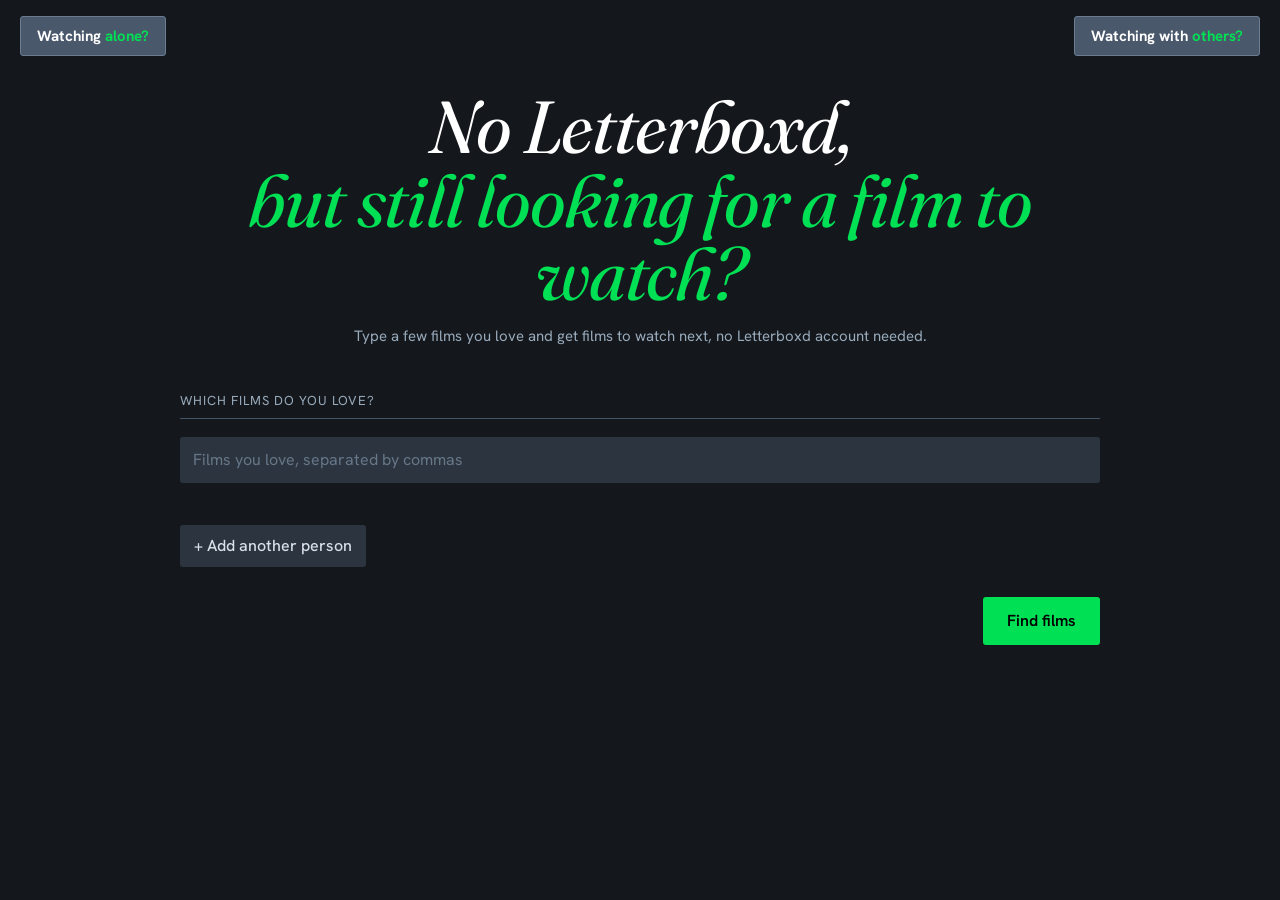
==== nolb.html @ 06e13675 "Green keywords, because label, shortlist bar layout, nolb title" ====
<!DOCTYPE html>
<html lang="en"><head>
<meta charset="utf-8">
<meta name="viewport" content="width=device-width,initial-scale=1">
<title>No Letterboxd, but still looking for a film to watch?</title>
<link rel="preconnect" href="https://fonts.googleapis.com">
<link rel="preconnect" href="https://fonts.gstatic.com" crossorigin="">
<link href="https://fonts.googleapis.com/css2?family=Fraunces:ital,opsz,wght@0,9..144,400;1,9..144,400;1,9..144,600&amp;family=Hanken+Grotesk:wght@400;500;600&amp;family=Newsreader:opsz,wght@6..72,400;6..72,600&amp;display=swap" rel="stylesheet">
<link rel="stylesheet" href="web.css?v=7">
</head>
<body>
<div class="wrap">
  <header><a href="index.html" class="topbtn leftbtn">Watching <span class="rd">alone?</span></a><a href="together.html" class="topbtn">Watching with <span class="rd">others?</span></a>
    
    <h1>No Letterboxd,<br><span>but still looking for a film to watch?</span></h1>
    <p class="lede">Type a few films you love and get films to watch next, no Letterboxd account needed.</p>
  </header>

  <section class="panel">
    <h2>Who is watching?</h2>
    <div id="people"></div>
    <div class="row actions2 split">
      <button type="button" class="ghost" id="addp">+ Add another person</button>
      <label class="chk" hidden=""><input type="checkbox" id="unseen" checked=""> Only films none of us has seen</label>
    </div>
    <div class="row actions2 right">
      <button type="button" class="greenbtn" id="find">Find films</button>
    </div>
    <div class="status" id="status"></div>
  </section>

  

  <div id="persWrap" hidden="" class="panel"><h2>What do you want to watch?</h2><button type="button" class="persbtn" id="pers" aria-expanded="false">Personalise your recommendation list</button><div class="perspanel" id="persPanel" hidden=""><div class="incrow"><button type="button" class="incbtn" data-sec="secDesc">Include description</button><button type="button" class="incbtn" data-sec="secFilt">Include filters</button><button type="button" class="incbtn" data-sec="secLists">Include movies from Letterboxd lists</button></div><div class="incsec" id="secDesc" hidden=""><div class="sechead"><span class="sectitle">Description</span><button type="button" class="secx" data-sec="secDesc" aria-label="Remove">✕</button></div><textarea id="extra" rows="3" placeholder="Describe it in your own words, whatever is in your head"></textarea><p class="hint">I pick up keywords in your description, like horror, comedy, sci-fi, thriller, romance, war, 70s or 90s.</p></div><div class="incsec" id="secFilt" hidden=""><div class="sechead"><span class="sectitle">Filters</span><button type="button" class="secx" data-sec="secFilt" aria-label="Remove">✕</button></div><div class="row">
      <input type="text" id="similar" placeholder="Similar to this film… (type a title)" autocomplete="off">
      <select id="len" aria-label="Runtime">
        <option value="100">Up to 1h 40</option>
        <option value="120">Up to 2h</option>
        <option value="150">Up to 2h 30</option>
        <option value="0" selected="">Any length</option>
      </select>
    </div><div class="row">
      <input type="text" id="director" placeholder="By this director… (type a name)" autocomplete="off">
      <select id="decade" aria-label="Decade"><option value="0" selected="">Any decade</option><option value="-1">Before 1920</option><option value="1920">1920s</option><option value="1930">1930s</option><option value="1940">1940s</option><option value="1950">1950s</option><option value="1960">1960s</option><option value="1970">1970s</option><option value="1980">1980s</option><option value="1990">1990s</option><option value="2000">2000s</option><option value="2010">2010s</option><option value="2020">2020s</option></select>
    </div><div>
      <div class="label">Pick one or more</div>
      <div class="moods" id="moods"><div class="moodrow"><button type="button" class="mood" data-p="1001 Movies You Must See Before You Die">1001 Movies You Must See Before You Die</button><button type="button" class="mood" data-p="The Ultimate Film Studies">The Ultimate Film Studies</button><button type="button" class="mood" data-p="Beautiful cinematography">Beautiful cinematography</button><button type="button" class="mood" data-p="Award winning">Award winning</button></div><div class="moodrow"><button type="button" class="mood" data-p="Drama">Drama</button><button type="button" class="mood" data-p="Thriller">Thriller</button><button type="button" class="mood" data-p="Horror">Horror</button><button type="button" class="mood" data-p="Gory horror">Gory horror</button><button type="button" class="mood" data-p="Comedy">Comedy</button><button type="button" class="mood" data-p="Satire">Satire</button><button type="button" class="mood" data-p="Chick flicks">Chick flicks</button><button type="button" class="mood" data-p="Sci-fi">Sci-fi</button><button type="button" class="mood" data-p="Indie">Indie</button></div><div class="moodrow"><button type="button" class="mood" data-p="A24">A24</button><button type="button" class="mood" data-p="Independent film studio">Independent film studio</button><button type="button" class="mood" data-p="Documentary">Documentary</button><button type="button" class="mood" data-p="3.5★+">3.5★+</button><button type="button" class="mood" data-p="4★+">4★+</button><button type="button" class="mood" data-p="Letterboxd's Top 500 Films">Letterboxd's Top 500 Films</button><button type="button" class="mood" data-p="IMDb Top 250">IMDb Top 250</button></div></div>
    </div></div><div class="incsec" id="secLists" hidden=""><div class="sechead"><span class="sectitle">Letterboxd lists</span><button type="button" class="secx" data-sec="secLists" aria-label="Remove">✕</button></div><div>
      <div class="label">Show films included in these lists</div>
      <div class="moods" id="moods2"><div class="moodrow"><button type="button" class="mood listmood" data-p="What is reality?">What is reality?</button><button type="button" class="mood listmood" data-p="Hopeless cinema">Hopeless cinema</button><button type="button" class="mood listmood" data-p="Feeling lost in your 20’s">Feeling lost in your 20’s</button><button type="button" class="mood listmood" data-p="Good Films, 90 Minutes or Less">Good Films, 90 Minutes or Less</button></div></div>
    </div></div><div class="row actions2 center"><button type="button" class="bluebtn" id="upd">Update list</button></div><div class="status" id="pstatus"></div></div></div>

  <section class="panel" id="out" hidden=""><div class="row between"><h2>Your shortlist</h2><span class="rfs"><button type="button" class="ghost rf" data-min="0" aria-pressed="true">Most similar</button><button type="button" class="ghost rf" data-min="3.5" aria-pressed="false">3.5★+</button><button type="button" class="ghost rf" data-min="4" aria-pressed="false">4★+</button></span><span><button class="ghost" id="more">Show 10 more</button> <button class="ghost" id="clear">Clear recommendations</button></span></div><p class="hint" id="recNone" hidden="">No films match that rating yet.</p><ol class="recs" id="recs"></ol></section>
</div>
<script src="nolb.js?v=7"></script>


</body></html>
---- web.css ----
/* Letterboxd-inspired: #14181c background, Graphik/Tiempos look-alikes, poster-first layout */
:root{
  --bg:#14181c; --field:#2c3440; --line:#456; --fg:#99aabb; --strong:#d8e0e8;
  --green:#00e054; --orange:#ff8000; --blue:#40bcf4; --heart:#ff4d5a;
  --ui:"Hanken Grotesk","GraphikWeb",-apple-system,"Segoe UI",system-ui,sans-serif;
  --serif:"Newsreader","TiemposTextWeb",Georgia,serif;
  --art:"Fraunces","Playfair Display",Georgia,serif;
  color-scheme:dark;
}
*{box-sizing:border-box}
body{margin:0;background:var(--bg);color:var(--fg);font-family:var(--ui);font-size:16px;line-height:1.5}
.wrap{max-width:960px;margin:0 auto;padding:56px 20px 90px;display:grid;gap:44px}
h1{font-family:var(--art);font-style:italic;font-weight:400;font-size:clamp(2.8rem,8vw,4.6rem);line-height:1;margin:0;color:#fff;letter-spacing:-.015em}
h1 span{color:var(--green)}
h2{font-family:var(--ui);font-weight:400;font-size:13px;letter-spacing:.075em;text-transform:uppercase;color:var(--fg);margin:0}
.panel>h2,.panel>.row.between{padding-bottom:7px;border-bottom:1px solid var(--line)}
.row.between h2{padding:0;border:0}
.lede{color:var(--fg);max-width:56ch;margin:14px 0 0;font-size:1.05rem}
.panel{display:grid;gap:18px;min-width:0}
.panel[hidden]{display:none}
.label{font-size:12px;letter-spacing:.075em;text-transform:uppercase;color:var(--fg)}
.row{display:flex;flex-wrap:wrap;gap:10px;align-items:center}
.row.between{justify-content:space-between}
input,select,textarea{font:inherit;background:var(--field);color:var(--strong);border:1px solid transparent;border-radius:3px;padding:10px 12px;min-width:0}
::placeholder{color:#678;opacity:1}
input[type=text],input[type=password]{flex:1 1 240px}
textarea{font-family:var(--serif);font-size:1.2rem;line-height:1.4;padding:14px 16px;resize:vertical;width:100%}
button{font:inherit;font-weight:600;border:0;border-radius:3px;padding:10px 20px;background:var(--green);color:var(--bg);cursor:pointer}
button:disabled{opacity:.4;cursor:default}
button.ghost{background:var(--field);color:var(--strong);font-weight:500;padding:9px 14px}
:focus-visible{outline:2px solid var(--green);outline-offset:2px}
input:focus,select:focus,textarea:focus{border-color:var(--line)}
.status{color:var(--fg);font-size:.9rem;min-height:1.4em}
.status.err{color:var(--orange)}
.hint{font-size:12px;color:var(--fg)}
summary{cursor:pointer;color:var(--strong)}
details[open] summary{margin-bottom:4px}

/* stats */
.stats{display:flex;flex-wrap:wrap;gap:16px 44px}
.stat{display:grid;gap:4px}
.stat b{font-family:var(--serif);font-weight:600;font-size:2.2rem;line-height:1;color:var(--strong)}
.stat span{font-size:10px;letter-spacing:.075em;text-transform:uppercase;color:var(--fg)}

/* posters */
.favgrid{display:grid;grid-template-columns:repeat(4,1fr);gap:14px}
.recent{display:grid;grid-auto-flow:column;grid-auto-columns:calc((100% - 42px)/4);gap:14px;overflow-x:auto;scroll-snap-type:x mandatory;padding-bottom:10px;scrollbar-width:thin;scrollbar-color:var(--line) transparent}
.recent>*{scroll-snap-align:start}
.favcard,.rfilm{background:none;color:inherit;font-weight:400;text-align:left;padding:0;border-radius:0;display:grid;align-content:start;gap:9px;min-width:0}
.favcard img,.rfilm img{display:block;width:100%;aspect-ratio:2/3;object-fit:cover;border-radius:4px;background:var(--field);box-shadow:0 0 0 1px rgba(255,255,255,.12);transition:box-shadow .12s}
.favcard:hover img,.rfilm:hover img{box-shadow:0 0 0 2px var(--fg)}
.favcard[aria-pressed="true"] img,.rfilm[aria-pressed="true"] img{box-shadow:0 0 0 3px var(--green)}
.favcard>b,.rfilm>b{display:grid;place-items:center;aspect-ratio:2/3;padding:12px;text-align:center;background:var(--field);border-radius:4px;font-family:var(--serif);font-weight:600;color:var(--strong)}
.meta2{display:flex;align-items:center;gap:7px;font-size:12px;color:var(--fg);white-space:nowrap}
.meta2 i{font-style:normal;color:var(--green);font-size:14px;letter-spacing:.03em}
.meta2 em{font-style:normal;color:var(--heart);font-size:14px}
.meta2 span{margin-left:auto}
@media (max-width:600px){.favgrid{grid-template-columns:repeat(2,1fr)}.recent{grid-auto-columns:calc((100% - 14px)/2)}}

/* moods */
.moods{display:flex;flex-wrap:wrap;gap:8px;margin-top:8px}
.mood{background:var(--field);color:var(--fg);font-weight:400;padding:8px 14px;border-radius:3px}
.mood:hover{color:var(--strong)}
.mood[aria-pressed="true"]{background:var(--green);color:var(--bg);font-weight:600}

/* recommendations */
.recs{display:grid;list-style:none;margin:0;padding:0}
.rec{display:grid;grid-template-columns:2.6rem 1fr;gap:14px;padding:18px 0;border-top:1px solid var(--field)}
.rank{font-family:var(--art);font-style:italic;font-size:1.9rem;color:var(--green);line-height:1}
.rec h3{font-family:var(--serif);font-weight:600;font-size:1.4rem;margin:0;color:#fff}
.rec h3 small{font-family:var(--ui);font-size:.8rem;color:var(--fg);font-weight:400;margin-left:8px}
.meta{font-size:12px;letter-spacing:.04em;color:var(--fg)}
.why{margin:6px 0 0;max-width:65ch;color:var(--strong)}
.because{font-size:.85rem;margin:4px 0 0}
.rec a{color:var(--blue);font-size:.85rem}
.wl{font-size:10px;letter-spacing:.05em;text-transform:uppercase;background:var(--orange);color:var(--bg);border-radius:3px;padding:1px 6px;margin-left:8px;vertical-align:middle;font-family:var(--ui)}
.match{font-family:var(--ui);font-size:.78rem;color:var(--green);margin-left:8px;font-weight:400}

/* recommendation rows with posters */
.rec{display:flex;gap:16px;align-items:flex-start}
.rank{flex:none;width:2rem}
.rp{flex:none;width:92px;aspect-ratio:2/3;object-fit:cover;border-radius:4px;background:var(--field);box-shadow:0 0 0 1px rgba(255,255,255,.12)}
.rec>div:last-child{flex:1;min-width:0}

header,h1,.lede{text-align:center}
.lede{white-space:nowrap;overflow:hidden;text-overflow:ellipsis}
.stats{justify-content:center;text-align:center}
.stat{text-align:center}
.moods{display:flex;flex-direction:column;gap:8px}
.moodrow{display:flex;gap:8px}
.moodrow .mood{flex:1 1 auto;text-align:center}
select{appearance:none;-webkit-appearance:none;min-width:160px;padding-right:44px;background-image:url("data:image/svg+xml,%3Csvg xmlns='http://www.w3.org/2000/svg' width='12' height='8' viewBox='0 0 12 8'%3E%3Cpath d='M1 1l5 5 5-5' fill='none' stroke='%23d8e0e8' stroke-width='2'/%3E%3C/svg%3E");background-repeat:no-repeat;background-position:right 16px center;background-size:12px}
.rec[hidden]{display:none}
.rfs,.sb{display:inline-flex;gap:6px}
.rf[aria-pressed="true"]{background:#00e054;color:#14181c}
.scrollbtn{font-size:20px;line-height:1;padding:2px 12px}
@media(max-width:700px){.lede{white-space:normal}.moodrow{flex-wrap:wrap}}

.lede{max-width:none!important;width:100%;margin-left:auto;margin-right:auto;text-align:center!important;text-overflow:clip!important;font-size:15px}

.welcome{font-family:var(--serif,Georgia,serif);font-size:26px;font-weight:300;color:#9ab;text-align:center;margin:26px 0 34px}
.welcome u{color:#fff;text-decoration:none;border-bottom:1px solid #678;padding-bottom:2px}
select{background-color:#4a586b!important;border:1px solid #6b7c93!important;color:#fff!important}
select:hover{background-color:#566680!important}
.rfbar{display:flex;gap:6px;align-items:center;margin:4px 0 12px}
.rfbar .rfn{color:#9ab;font-size:13px;margin-left:8px}
.rfx[aria-pressed="true"]{background:#00e054;color:#14181c}
.rec .desc{color:#9ab;font-size:14px;margin:6px 0 4px;display:-webkit-box;-webkit-line-clamp:2;-webkit-box-orient:vertical;overflow:hidden}
.rec .fit{color:#d8e0e8;font-size:14px;margin:4px 0;display:-webkit-box;-webkit-line-clamp:2;-webkit-box-orient:vertical;overflow:hidden}
.rec .fit b{color:#00e054;font-weight:600}

.rec .desc{display:block!important;-webkit-line-clamp:unset!important;overflow:visible!important}
.rec .fit{display:block!important;-webkit-line-clamp:unset!important;overflow:visible!important}
.rec .why{margin:6px 0 0}
.rec .rated{color:#9ab;font-size:13px;margin:2px 0 0}
.rec .themes{color:#9ab;font-size:13px;margin:2px 0 6px;white-space:nowrap;overflow:hidden}
#fsBox,#simBox{position:relative}
.xbtn{position:absolute;top:0;right:0;width:34px;height:34px;border-radius:50%;border:1px solid #567;background:#2c3440;color:#d8e0e8;font-size:18px;line-height:1;cursor:pointer}
.xbtn:hover{background:#4a586b}
#decade{min-width:150px}

.xbtn{display:flex!important;align-items:center;justify-content:center;padding:0!important;top:4px!important;right:4px!important}
.xbtn svg{display:block}

.rec .why,.rec .themes{font-weight:700;color:#d8e0e8}

.rec{position:relative}
.rec h3{padding-right:76px}
.ratebadge{position:absolute;top:10px;right:12px;background:#2c3440;border:1px solid #456;color:#00e054;border-radius:6px;padding:3px 10px;font-weight:700;font-size:14px}

#director{flex:1 1 auto;min-width:0}
.row + .row{margin-top:10px}

.moods{display:flex;flex-direction:column;gap:12px}
.moodrow{display:flex;flex-wrap:wrap;gap:12px 8px}
.mood{font-size:14px;padding:10px 14px}
.moods + .row{margin-top:12px}
.row + .row{margin-top:12px}
.rh{display:inline-flex;align-items:center;gap:14px;margin-left:auto}

.mood{font-family:"Hanken Grotesk",GraphikWeb,-apple-system,"Segoe UI",sans-serif!important;font-size:16px!important;font-weight:400!important;letter-spacing:normal!important}
#extra{font-family:"Hanken Grotesk",GraphikWeb,-apple-system,"Segoe UI",sans-serif!important;font-size:16px!important}
#extra::placeholder{font-family:inherit}
.ratewrap{position:absolute;top:10px;right:12px;display:flex;align-items:center;gap:10px}
.ratewrap .ratebadge{position:static}
.crown{display:inline-flex;align-items:center;gap:5px;color:#9ab;font-size:14px;font-weight:600}
.crown svg{display:block}
.rec h3{padding-right:150px}
.moodrow:last-child .mood{flex:0 0 auto}

#surprise{background:#40bcf4!important;color:#14181c!important;font-weight:600!important}
#surprise:hover{background:#6ccdf8!important}

#extra + .hint{margin-top:-12px!important}

#surprise{background:#e5383b!important;color:#fff!important}
#surprise:hover:not(:disabled){background:#f0575a!important}

/* consolidated */
.mood[hidden]{display:none!important}
#len,#decade{width:190px!important;min-width:190px!important;flex:0 0 190px}
#extra{display:block}
#extra ~ .row{margin-top:12px}
#extra ~ div{margin-top:16px}
#extra ~ .row.actions{margin-top:20px}
#go,#surprise{padding:12px 24px!important;font-size:16px!important;font-weight:600!important;border-radius:3px;border:0;cursor:pointer;font-family:inherit}
#go{background:#40bcf4!important;color:#14181c!important}
#go:hover:not(:disabled){background:#6ccdf8!important}
#go:disabled,#surprise:disabled{opacity:.5;cursor:default}
#surprise{background:#e5383b!important;color:#fff!important}
#surprise:hover:not(:disabled){background:#f0575a!important}
#extra + .hint{margin-top:-12px!important}

#surprise{color:#000!important}

.moods .moodrow:last-child .mood{flex:1 1 auto!important}

.mood.listmood{background:#00e054!important;color:#14181c!important}
.mood.listmood:hover{background:#33e676!important}
.mood.listmood[aria-pressed="true"]{background:#008c35!important;color:#fff!important;box-shadow:inset 0 0 0 2px #fff}

.mood.listmood{background:#2c3440!important;color:#00e054!important;box-shadow:none!important}
.mood.listmood:hover{background:#38424f!important;color:#33e676!important}
.mood.listmood[aria-pressed="true"]{background:#00e054!important;color:#2c3440!important;box-shadow:none!important}

.mood.listmood{background:#4d5869!important;color:#00e054!important}
.mood.listmood:hover{background:#5a667a!important}
.mood.listmood[aria-pressed="true"]{background:#00e054!important;color:#4d5869!important}

.mood.listmood{background:#2c3440!important;color:#00e054!important;font-weight:700!important}
.mood.listmood:hover{background:#38424f!important;color:#33e676!important}
.mood.listmood[aria-pressed="true"]{background:#00e054!important;color:#2c3440!important;font-weight:700!important}

.mood.listmood{background:#4a586b!important;border:1px solid #6b7c93!important;color:#fff!important;font-weight:700!important}
.mood.listmood:hover{background:#566680!important;color:#fff!important}
.mood.listmood[aria-pressed="true"]{background:#00e054!important;border-color:#00e054!important;color:#14181c!important;font-weight:700!important}


.actions{align-items:flex-start!important;gap:14px!important}
.actions .pill{display:flex;flex-direction:column;align-items:center;gap:6px}
.actions .cap{font-style:italic;font-family:Georgia,"Times New Roman",serif;font-size:15px;color:#99aabb}
.actions .or{font-style:italic;font-family:Georgia,"Times New Roman",serif;font-size:15px;color:#99aabb;line-height:46px}
button#surprise:hover,button#surprise:hover:not(:disabled),button#surprise:focus{background:#e5383b!important;color:#000!important}

#askPanel[hidden]{display:none!important}

.row.actions{justify-content:center!important}

/* together page */
.topbtn{position:absolute;top:16px;right:20px;background:#4a586b;border:1px solid #6b7c93;color:#fff;font-weight:700;font-size:15px;padding:10px 16px;border-radius:3px;text-decoration:none;line-height:1.2}
.topbtn:hover{background:#566680}
@media (max-width:760px){.topbtn{position:static;display:inline-block;margin-bottom:14px}}
.prow{margin-top:10px}
.prow input{flex:1 1 auto}
.pdel{padding:10px 14px}
.actions2{margin-top:14px;gap:12px}
.chk{display:flex;align-items:center;gap:10px;color:var(--fg);margin-top:14px;cursor:pointer}
.chk input{padding:0;width:18px;height:18px;accent-color:#00e054;flex:none}
.bluebtn{background:#40bcf4!important;color:#14181c!important;padding:12px 24px!important;font-size:16px;font-weight:600}
.bluebtn:hover:not(:disabled){background:#6ccdf8!important}
.bluebtn:disabled{opacity:.5}
.status.bad{color:#e5383b}

/* together page 2 */
.actions2.split{justify-content:space-between;align-items:center}
.actions2.right{justify-content:flex-end}
.split .chk{margin-top:0}
.greenbtn{background:#00e054!important;color:#000!important;padding:12px 24px!important;font-size:16px;font-weight:600}
.greenbtn:hover:not(:disabled){background:#33e676!important}
.greenbtn:disabled{opacity:.5}
#persWrap{margin:22px 0 0;text-align:center}
.persbtn{background:#4a586b!important;border:1px solid #6b7c93!important;color:#fff!important;font-weight:700;padding:12px 24px!important;font-size:16px}
.persbtn:hover{background:#566680!important}
.perspanel{text-align:left;margin-top:16px}
.perspanel .row input{flex:1 1 auto}

/* personalise v2 */
.topbtn .gr{color:#00e054}
.persbar{display:flex;justify-content:center}
#persWrap{display:grid;gap:18px;justify-items:center}
#persWrap .perspanel{justify-self:stretch}
#persBox{display:grid;gap:18px}
#persBox[hidden],.incsec[hidden],.incbtn[hidden],#recs>li[hidden]{display:none!important}
.incrow{display:flex;flex-wrap:wrap;justify-content:center;gap:10px}
button.incbtn{background:#2c3440!important;color:#fff!important;border:1px solid #6b7c93!important;font-weight:700!important;padding:10px 16px!important;border-radius:4px;cursor:pointer}
button.incbtn:hover{background:#4a586b!important}
.incsec{display:grid;gap:18px;border:1px solid var(--line);border-radius:6px;padding:16px}
.sechead{display:flex;justify-content:space-between;align-items:center}
.sectitle{color:#00e054;font-weight:700;font-size:13px;letter-spacing:.08em;text-transform:uppercase}
button.secx{background:none!important;border:0!important;color:#9ab!important;font-size:18px;line-height:1;padding:0 6px!important;cursor:pointer}
button.secx:hover{color:#fff!important}
#askPanel>.row.actions{margin-top:4px}
.actions2.center{justify-content:center}

/* v3 */
#persWrap[hidden],#persPanel[hidden]{display:none!important}
#persWrap>h2{justify-self:stretch;width:100%}
#persBox,#persPanel{display:grid;gap:18px}
.incrow{display:contents!important}
button.incbtn{justify-self:center}
button.incbtn[data-sec="secDesc"],#secDesc{order:1}
button.incbtn[data-sec="secFilt"],#secFilt{order:2}
button.incbtn[data-sec="secLists"],#secLists{order:3}
#persPanel>.actions2.center{order:10}
#pstatus{order:11}
.incsec{padding:12px}
.incsec .mood{font-size:12.5px!important;padding:7px 10px!important}
#askPanel>.row.actions{margin-top:26px}
.rec .why,.rec .themes{color:#e6c229!important}
.rec .fit strong,.rec .fit b{color:#00e054!important}

/* v4 */
#persWrap{text-align:left;margin-bottom:30px}
#persWrap>h2{text-align:left}
#out>.row.between{align-items:flex-end}
.rec .why,.rec .themes{color:#fff!important}
.rec .lbl{color:#e6c229!important}
.incsec .mood{font-size:13.5px!important;padding:7px 9px!important}
.incsec input,.incsec select,.incsec textarea{font-size:15px!important}
.incsec .hint{font-size:13px!important}

/* v5 */
.topbtn.leftbtn{right:auto!important;left:20px}
.bl{color:#40bcf4}
.topbtn.on{border-color:#40bcf4!important}
header h1{margin-top:34px!important}
header p a{color:#40bcf4}
.nrow{display:flex;gap:10px;align-items:center;margin-bottom:10px}
.nrow .puser{flex:0 0 170px}
.nrow .pfavs{flex:1;min-width:0}
.nrow.solo .puser{display:none}
.nrow .pdel[hidden],#addp[hidden],.chk[hidden]{display:none!important}
#out>.row.between{gap:14px}
#out .rfs,#out>.row.between>span:last-child{display:inline-flex;gap:8px;align-items:center}
#out .rf,#out #more,#out #clear{font-size:14px!important;padding:0 14px!important;height:36px;display:inline-flex;align-items:center;justify-content:center;white-space:nowrap}
.rec .desc{margin-bottom:8px!important}
.rec .why{margin-top:10px!important}
.rec .themes{margin:4px 0 10px!important}
.rec .fit{margin:12px 0 14px!important}

/* v6 */
.rec .lbl{color:#e5383b!important}

/* v7 */
.topbtn .gr,.topbtn .rd{color:#e5383b!important}
.rec .lbl{color:#e5383b!important}

/* v8 */
.topbtn .gr,.topbtn .rd{color:#00e054!important}
.rec .because b{color:#00e054;font-weight:600}
.rec .fit{margin-bottom:2px!important}
.rec .because{margin-top:2px!important}
#out>.row.between{justify-content:flex-start!important;align-items:center!important;gap:0!important;padding-bottom:12px!important}
#out>.row.between>h2{margin:0}
#out .rfs{margin-left:28px}
#out>.row.between>span:last-child{margin-left:auto}
#out .rf,#out #more,#out #clear{font-size:15px!important;height:40px;padding:0 18px!important}
#out .rf{min-width:96px}
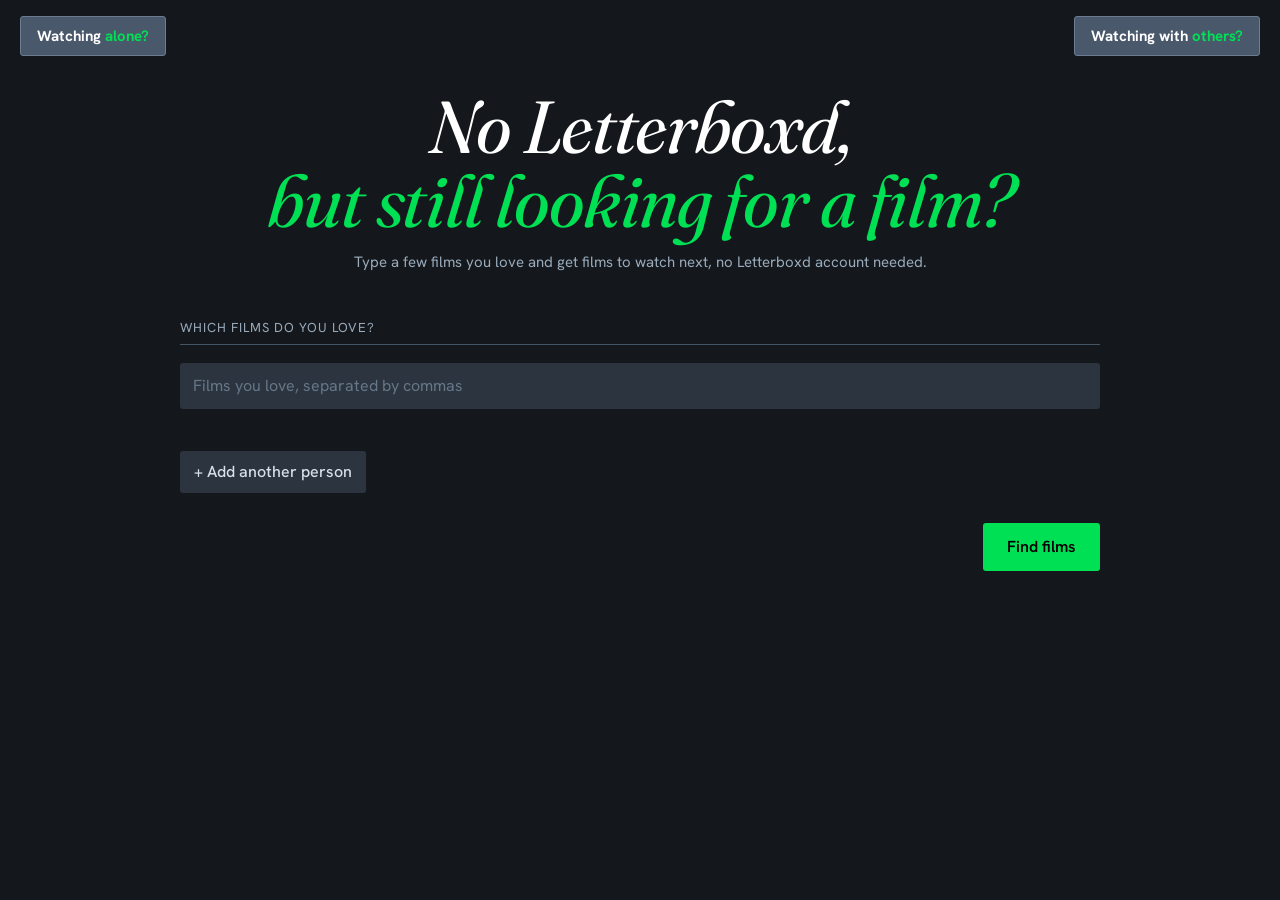
==== commit 967b2f43: "Shorten no-Letterboxd title" ====
--- a/nolb.html
+++ b/nolb.html
@@ -2,7 +2,7 @@
 <html lang="en"><head>
 <meta charset="utf-8">
 <meta name="viewport" content="width=device-width,initial-scale=1">
-<title>No Letterboxd, but still looking for a film to watch?</title>
+<title>No Letterboxd, but still looking for a film?</title>
 <link rel="preconnect" href="https://fonts.googleapis.com">
 <link rel="preconnect" href="https://fonts.gstatic.com" crossorigin="">
 <link href="https://fonts.googleapis.com/css2?family=Fraunces:ital,opsz,wght@0,9..144,400;1,9..144,400;1,9..144,600&amp;family=Hanken+Grotesk:wght@400;500;600&amp;family=Newsreader:opsz,wght@6..72,400;6..72,600&amp;display=swap" rel="stylesheet">
@@ -12,7 +12,7 @@
 <div class="wrap">
   <header><a href="index.html" class="topbtn leftbtn">Watching <span class="rd">alone?</span></a><a href="together.html" class="topbtn">Watching with <span class="rd">others?</span></a>
     
-    <h1>No Letterboxd,<br><span>but still looking for a film to watch?</span></h1>
+    <h1>No Letterboxd,<br><span>but still looking for a film?</span></h1>
     <p class="lede">Type a few films you love and get films to watch next, no Letterboxd account needed.</p>
   </header>
 
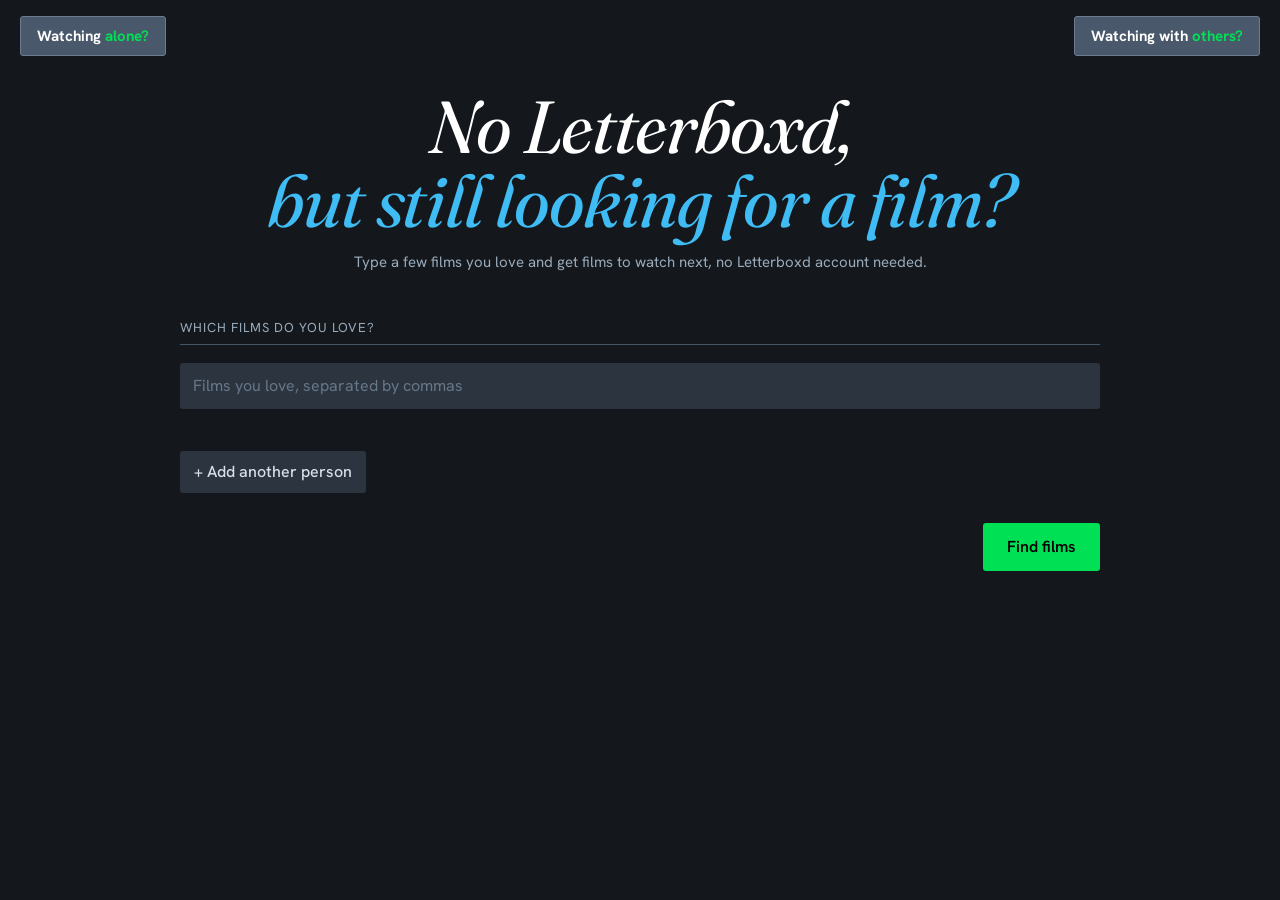
==== commit 11bba9ea: "Blue second line in no-Letterboxd title" ====
--- a/nolb.html
+++ b/nolb.html
@@ -6,13 +6,13 @@
 <link rel="preconnect" href="https://fonts.googleapis.com">
 <link rel="preconnect" href="https://fonts.gstatic.com" crossorigin="">
 <link href="https://fonts.googleapis.com/css2?family=Fraunces:ital,opsz,wght@0,9..144,400;1,9..144,400;1,9..144,600&amp;family=Hanken+Grotesk:wght@400;500;600&amp;family=Newsreader:opsz,wght@6..72,400;6..72,600&amp;display=swap" rel="stylesheet">
-<link rel="stylesheet" href="web.css?v=7">
+<link rel="stylesheet" href="web.css?v=8">
 </head>
 <body>
 <div class="wrap">
   <header><a href="index.html" class="topbtn leftbtn">Watching <span class="rd">alone?</span></a><a href="together.html" class="topbtn">Watching with <span class="rd">others?</span></a>
     
-    <h1>No Letterboxd,<br><span>but still looking for a film?</span></h1>
+    <h1>No Letterboxd,<br><span style="color: rgb(64, 188, 244);">but still looking for a film?</span></h1>
     <p class="lede">Type a few films you love and get films to watch next, no Letterboxd account needed.</p>
   </header>
 
@@ -52,7 +52,7 @@
 
   <section class="panel" id="out" hidden=""><div class="row between"><h2>Your shortlist</h2><span class="rfs"><button type="button" class="ghost rf" data-min="0" aria-pressed="true">Most similar</button><button type="button" class="ghost rf" data-min="3.5" aria-pressed="false">3.5★+</button><button type="button" class="ghost rf" data-min="4" aria-pressed="false">4★+</button></span><span><button class="ghost" id="more">Show 10 more</button> <button class="ghost" id="clear">Clear recommendations</button></span></div><p class="hint" id="recNone" hidden="">No films match that rating yet.</p><ol class="recs" id="recs"></ol></section>
 </div>
-<script src="nolb.js?v=7"></script>
+<script src="nolb.js?v=8"></script>
 
 
 </body></html>
--- a/web.css
+++ b/web.css
@@ -316,3 +316,6 @@
 #out>.row.between>span:last-child{margin-left:auto}
 #out .rf,#out #more,#out #clear{font-size:15px!important;height:40px;padding:0 18px!important}
 #out .rf{min-width:96px}
+
+/* v9 */
+#persWrap{margin-top:-18px!important}
